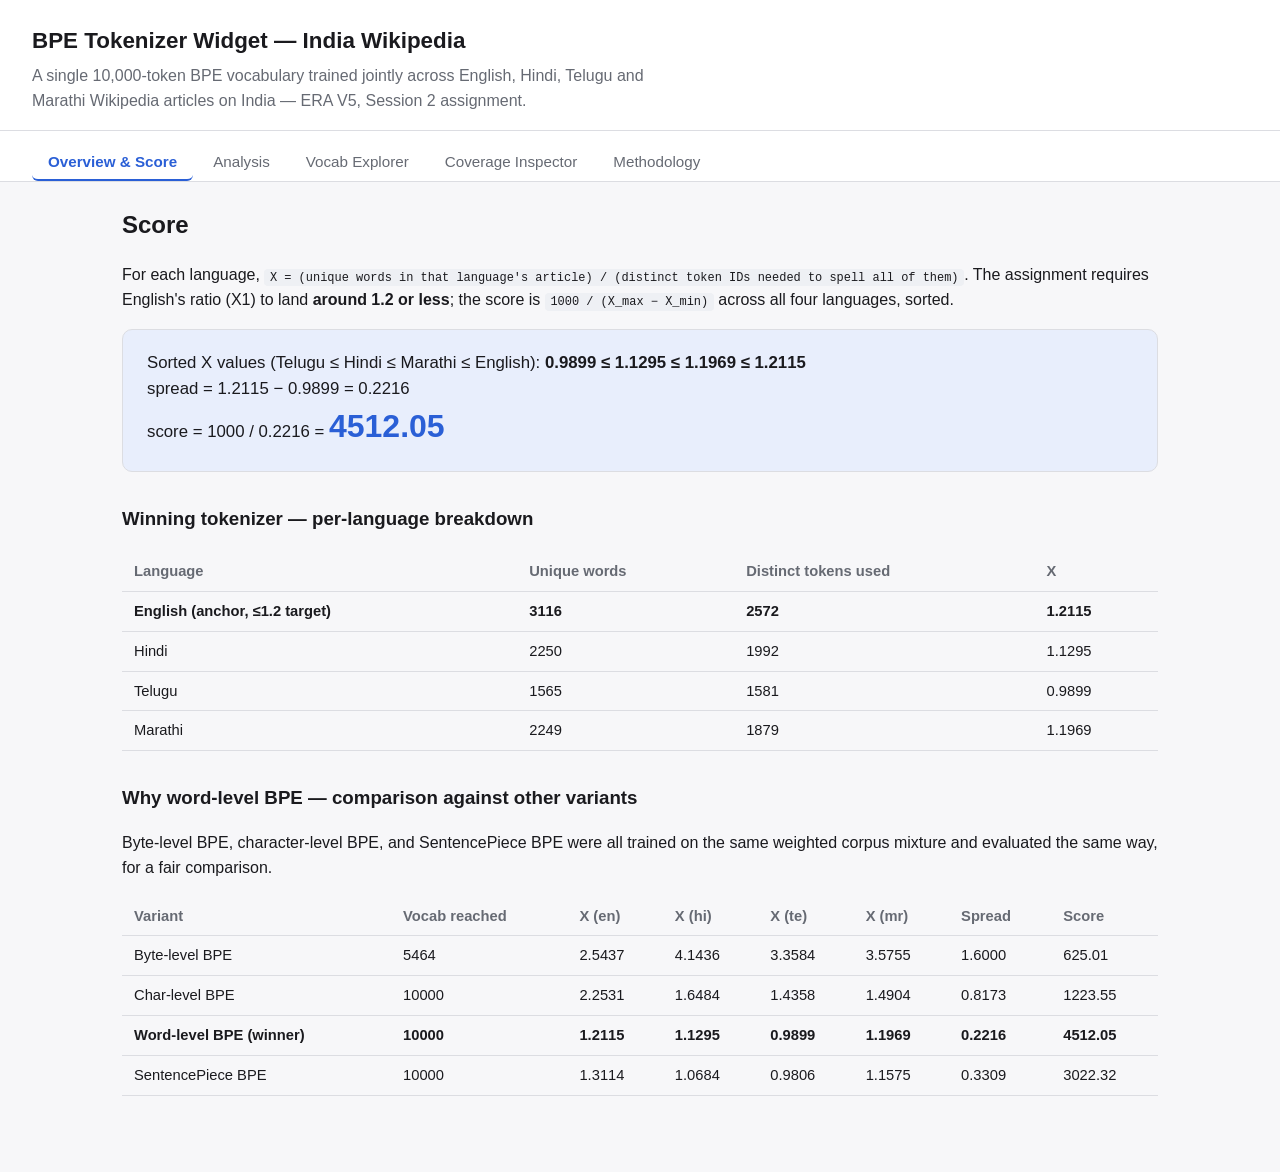
==== ERA/V5/S2/assignment/site/index.html @ 982796ad "S2 Assignment commit Add BPE tokenizer pipeline and static frontend widget  Corpus fetch/train/tune " ====
<!doctype html>
<html lang="en">
<head>
<meta charset="UTF-8" />
<meta name="viewport" content="width=device-width, initial-scale=1.0" />
<title>BPE Tokenizer — India Wikipedia (EN/HI/TE/MR)</title>
<link rel="stylesheet" href="styles.css" />
</head>
<body>

<header class="topbar">
  <h1>BPE Tokenizer Widget — India Wikipedia</h1>
  <p class="subtitle">
    A single 10,000-token BPE vocabulary trained jointly across English, Hindi, Telugu and Marathi
    Wikipedia articles on India — ERA V5, Session 2 assignment.
  </p>
</header>

<nav class="tabs" role="tablist">
  <button class="tab-btn active" data-tab="overview" role="tab" aria-selected="true">Overview &amp; Score</button>
  <button class="tab-btn" data-tab="analysis" role="tab" aria-selected="false">Analysis</button>
  <button class="tab-btn" data-tab="vocab" role="tab" aria-selected="false">Vocab Explorer</button>
  <button class="tab-btn" data-tab="coverage" role="tab" aria-selected="false">Coverage Inspector</button>
  <button class="tab-btn" data-tab="methodology" role="tab" aria-selected="false">Methodology</button>
</nav>

<main>

  <!-- ===================== OVERVIEW ===================== -->
  <section id="tab-overview" class="tab-panel active">
    <h2>Score</h2>
    <p>
      For each language, <code>X = (unique words in that language's article) / (distinct token IDs
      needed to spell all of them)</code>. The assignment requires English's ratio (X1) to land
      <strong>around 1.2 or less</strong>; the score is <code>1000 / (X_max − X_min)</code> across all
      four languages, sorted.
    </p>
    <div id="score-hero" class="score-hero">Loading…</div>

    <h3>Winning tokenizer — per-language breakdown</h3>
    <div class="table-wrap">
      <table id="winner-table">
        <thead>
          <tr><th>Language</th><th>Unique words</th><th>Distinct tokens used</th><th>X</th></tr>
        </thead>
        <tbody></tbody>
      </table>
    </div>

    <h3>Why word-level BPE — comparison against other variants</h3>
    <p>
      Byte-level BPE, character-level BPE, and SentencePiece BPE were all trained on the same
      weighted corpus mixture and evaluated the same way, for a fair comparison.
    </p>
    <div class="table-wrap">
      <table id="compare-table">
        <thead>
          <tr>
            <th>Variant</th><th>Vocab reached</th>
            <th>X (en)</th><th>X (hi)</th><th>X (te)</th><th>X (mr)</th>
            <th>Spread</th><th>Score</th>
          </tr>
        </thead>
        <tbody></tbody>
      </table>
    </div>
  </section>

  <!-- ===================== ANALYSIS ===================== -->
  <section id="tab-analysis" class="tab-panel">
    <h2>Analysis: how this tokenizer was arrived at, and why it works</h2>
    <p>
      This tab is the reasoning behind the numbers on the Overview tab — the design decisions,
      the dead ends, and why the final configuration actually satisfies the assignment's scoring
      objective rather than just happening to. For the exact settings/recipe, see the
      <strong>Methodology</strong> tab.
    </p>

    <h3>1. The real constraint: a shared 10,000-token budget across four very unequal corpora</h3>
    <p>
      English and Hindi's India articles are several times longer than Telugu's and Marathi's
      (word counts: <span id="an-wordcounts"></span>). Training one BPE model on the raw,
      unweighted concatenation of all four spends most of its merge budget on whichever
      language supplies the most raw text — which is <em>not</em> the same thing as whichever
      language needs the most merges to hit a good ratio. Every subsequent decision follows from
      managing that budget deliberately instead of letting corpus size decide it by default.
    </p>

    <h3>2. Why byte-level and character-level BPE were structurally the wrong tool here</h3>
    <p>
      <strong>Byte-level BPE</strong> (GPT-2/RoBERTa-style) pre-tokenizes into raw UTF-8 bytes.
      Devanagari and Telugu characters are 3 bytes each, so under a shared 10,000-token budget,
      a large share of merges gets consumed just reassembling individual Indic characters from
      their byte triplets before any real subword structure can be learned. That shows up
      directly in the numbers: byte-level couldn't even reach the full 10,000-token budget
      (<span id="an-byte-vocab"></span> tokens learned) and produced the worst ratios across the
      board (spread <span id="an-byte-spread"></span>, score <span id="an-byte-score"></span>).
    </p>
    <p>
      <strong>Character-level BPE</strong> avoids the byte-fallback problem (its base alphabet is
      already whole Unicode characters), and with no pre-tokenizer boundary it does reach the full
      10,000-token vocab. But merges are then free to span whitespace and word boundaries however
      the raw corpus mixture's character-pair frequencies happen to fall — so, like byte-level, the
      language whose text dominates the input has the strongest pull on which merges get learned,
      independent of the actual per-language weighting knob. It landed second-worst
      (spread <span id="an-char-spread"></span>, score <span id="an-char-score"></span>).
    </p>
    <p>
      <strong>Word-level BPE</strong> restricts merges to within a single pre-tokenized word
      (Sennrich-style). This is the key structural property that makes the per-language
      oversampling weights actually work as a control knob: because a word from language L can only
      ever contribute merges built from L's own characters, repeating language L's text more or less
      directly and predictably shifts how much of the 10,000-token budget L receives. That
      controllability is what made the rest of the tuning process possible at all.
    </p>

    <h3>3. First attempt: reweighting alone plateaued</h3>
    <p>
      The first pass used a single symmetric oversampling exponent (XLM-R-style, share ∝ size^α)
      applied uniformly to Hindi/Telugu/Marathi. It pulled the three Indic languages closer
      together, but left English's ratio (X1) around 1.33 — comfortably above the assignment's
      ≤~1.2 target — because reweighting only changes <em>which language's text supplies more
      training data</em>; it doesn't change the trainer's own criterion for which pairs are
      "frequent enough to merge." Increasing Telugu's weight far beyond that point (up to
      12–28×) kept moving Telugu's own ratio but stopped moving English's at all — a plateau
      around X1 ≈ 1.27–1.31, confirmed by a full grid search.
    </p>

    <h3>4. The lever that actually closed the gap: <code>min_frequency</code></h3>
    <p>
      The Hugging Face BPE trainer's default <code>min_frequency=2</code> means a candidate merge
      is only learned if the pair co-occurs at least twice in the (weighted) training data. With a
      10,000-token budget shared across four languages, English's own distinctive multi-syllable
      words (word counts run into the thousands, but many technical/proper-noun words appear only
      once) kept losing out to shared, cross-lingual, or more frequent pieces — the vocabulary kept
      re-using generically useful merges instead of ever getting around to English-specific ones.
      Lowering <code>min_frequency</code> to 1 let the trainer learn merges that occur even a single
      time, which is exactly the profile of English's long tail of once-occurring words. That one
      change dropped X1 from ≈1.27 to ≈1.21 at the same corpus weighting — more effective than any
      amount of further reweighting had been.
    </p>

    <h3>5. Why the final configuration satisfies the (two-layer) objective</h3>
    <p>
      The assignment's scoring is not "minimize spread" in isolation — it explicitly anchors
      English's ratio at ≤~1.2 first, and only then rewards a small spread. The final search
      therefore optimized in that order: reject any candidate where X1 &gt; 1.2, and among the
      survivors, minimize the gap to whichever of Hindi/Telugu/Marathi is furthest from English.
      The winning configuration (<span id="an-final-config"></span>) lands at
      <span id="an-final-x1"></span> for English — just inside the target — while keeping the
      worst-case outlier (Telugu) within <span id="an-final-gap"></span> of it, giving a spread of
      <span id="an-final-spread"></span> and a score of <span id="an-final-score"></span>.
    </p>
    <p>
      It's a confirmed local optimum, not a global guarantee: a fine-grained search immediately
      around this point found nothing better, but a fundamentally different strategy (e.g.
      allocating separate fixed sub-vocabularies per language instead of one shared, weighted
      model) was not exhaustively tried and might do better still.
    </p>

    <h3>6. Why SentencePiece — the XLM-R family algorithm — didn't win here</h3>
    <p>
      SentencePiece BPE was trained on the identical weighted mixture and evaluated the same way,
      and it's a strong second place (score <span id="an-sp-score"></span>). But SentencePiece's
      trainer has no equivalent of <code>min_frequency</code> to tune, so it plateaus at the same
      kind of ceiling the word-level tokenizer hit in step 3 — X1 ≈ 1.31, above target — with no
      remaining lever to pull. This is a case where the algorithm most associated with
      state-of-the-art multilingual models (XLM-R) is not automatically the best fit for
      <em>this specific, small-scale, hard-constrained</em> scoring objective.
    </p>
  </section>

  <!-- ===================== VOCAB EXPLORER ===================== -->
  <section id="tab-vocab" class="tab-panel">
    <h2>Vocab Explorer</h2>
    <p>Browse all 10,000 learned tokens of the winning word-level BPE tokenizer.</p>

    <div class="controls">
      <input id="vocab-search" type="text" placeholder="Search token text…" />
      <select id="vocab-script-filter">
        <option value="all">All scripts</option>
        <option value="latin">Latin</option>
        <option value="devanagari">Devanagari (Hindi/Marathi)</option>
        <option value="telugu">Telugu</option>
        <option value="digit">Digits</option>
        <option value="punct/other">Punctuation / other</option>
      </select>
      <div class="lang-filter-group">
        <label><input type="checkbox" value="en" checked /> en</label>
        <label><input type="checkbox" value="hi" checked /> hi</label>
        <label><input type="checkbox" value="te" checked /> te</label>
        <label><input type="checkbox" value="mr" checked /> mr</label>
      </div>
      <label class="merge-only-label"><input type="checkbox" id="vocab-merged-only" /> merged tokens only</label>
    </div>

    <p id="vocab-count" class="muted"></p>

    <div class="table-wrap">
      <table id="vocab-table">
        <thead>
          <tr><th>ID</th><th>Token</th><th>Script</th><th>Type</th><th>Used by</th></tr>
        </thead>
        <tbody></tbody>
      </table>
    </div>

    <div class="pagination">
      <button id="vocab-prev">&larr; Prev</button>
      <span id="vocab-page-info"></span>
      <button id="vocab-next">Next &rarr;</button>
    </div>
  </section>

  <!-- ===================== COVERAGE INSPECTOR ===================== -->
  <section id="tab-coverage" class="tab-panel">
    <h2>Coverage Inspector</h2>
    <p>
      Paste any text — a sentence, a paragraph, or a whole article subset — and see exactly how the
      tokenizer covers it: token boundaries, token/word counts, fertility, and any character the
      vocabulary doesn't cover.
    </p>

    <div class="quick-picks" id="quick-picks"></div>

    <textarea id="coverage-input" rows="6" placeholder="Paste or type text here…"></textarea>
    <div class="controls">
      <button id="tokenize-btn">Tokenize</button>
      <span id="coverage-warning" class="warning"></span>
    </div>

    <div id="coverage-stats" class="stats-grid"></div>

    <h3>Highlighted tokenization</h3>
    <div id="coverage-highlight" class="highlight-box"></div>

    <h3>Word &rarr; subword breakdown</h3>
    <div class="table-wrap">
      <table id="coverage-breakdown">
        <thead><tr><th>Word</th><th>Subword tokens</th><th># tokens</th></tr></thead>
        <tbody></tbody>
      </table>
    </div>
  </section>

  <!-- ===================== METHODOLOGY ===================== -->
  <section id="tab-methodology" class="tab-panel">
    <h2>Methodology</h2>

    <h3>1. Corpus</h3>
    <p>
      One Wikipedia article per language — the article about India itself — fetched via the
      Wikipedia API, with localized titles resolved through the English article's cross-language
      links: <span id="meta-titles"></span>.
    </p>

    <h3>2. Scoring objective (corrected reading)</h3>
    <p>
      The assignment's own wording anchors English: <em>"(Total English Vocab)/(Total English
      tokens) must be around 1.2 or less"</em> — X1. Ratios for Hindi/Telugu/Marathi (X2–X4) are
      computed the same way. The four are sorted and scored as <code>1000/(X_max − X_min)</code>.
      This means the optimization target is two-layered, not a single symmetric "minimize spread":
      first satisfy X1 ≤ ~1.2, then minimize the gap between English and whichever of the other
      three languages is the worst-case outlier.
    </p>

    <h3>3. Vocabulary strategy: one joint 10,000-token BPE model</h3>
    <p>
      Rather than allocating a fixed sub-budget of the 10,000 tokens per language, a single BPE
      model is trained on a <strong>mixture</strong> of all four corpora, so the vocabulary can
      allocate more merges to whichever language actually needs them. Smaller corpora
      (Telugu and Marathi are far shorter than the English/Hindi articles) are oversampled by
      repeating their text before training, so the trainer doesn't starve them of merge budget.
    </p>
    <div class="table-wrap">
      <table id="run-config-table">
        <thead><tr><th>Setting</th><th>Value</th></tr></thead>
        <tbody></tbody>
      </table>
    </div>

    <h3>4. The min_frequency lever</h3>
    <p>
      Reweighting the corpus mixture alone plateaued with English's X1 around 1.27–1.31, no matter
      how aggressively Telugu/Marathi were oversampled. Lowering the BPE trainer's
      <code>min_frequency</code> from the default 2 to 1 let it learn rarer, English-specific merges
      instead of always reusing shared, cross-lingual pieces — closing most of the remaining gap to
      the ≤1.2 target on its own.
    </p>

    <h3>5. Tuning search</h3>
    <p>
      A grid/local search over per-language repeat counts (English fixed at the minimum, 1) was run
      twice — once at the HF default <code>min_frequency=2</code> (plateaued above target), then
      again at <code>min_frequency=1</code> — optimizing first for the X1 ≤ 1.2 constraint, then for
      minimizing the worst-case gap to English among Hindi/Telugu/Marathi. Byte-level and
      character-level BPE were dropped early as dominated on every axis and kept only as comparison
      baselines (see Overview tab).
    </p>

    <h3>6. X vs. fertility — two different, complementary numbers</h3>
    <p>
      The assignment's <code>X</code> is a <em>unique-vocabulary</em> ratio: unique words in the
      article divided by distinct token IDs needed to spell all of them. It is not the same as
      <em>fertility</em> (tokens produced per word across the full running text, including repeats),
      which for this same tokenizer runs from about 1.26 (Telugu) to 1.64 (Marathi) tokens per word.
      Both describe compression behavior, but X is what the assignment scores on.
    </p>
  </section>

</main>

<script src="bpe.js"></script>
<script src="app.js"></script>
</body>
</html>
---- ERA/V5/S2/assignment/site/styles.css ----
:root {
  --bg: #f7f7f9;
  --surface: #ffffff;
  --text: #1a1a1e;
  --muted: #666a73;
  --border: #dcdde2;
  --accent: #2a5fd6;
  --accent-soft: #e8eefc;
  --warning: #b3401f;
  --code-bg: #eef0f4;
}

@media (prefers-color-scheme: dark) {
  :root {
    --bg: #14151a;
    --surface: #1d1f26;
    --text: #eceef2;
    --muted: #9a9ea8;
    --border: #33353e;
    --accent: #7ba1ff;
    --accent-soft: #202a44;
    --warning: #ff8a65;
    --code-bg: #262832;
  }
}

* { box-sizing: border-box; }

body {
  margin: 0;
  font-family: -apple-system, BlinkMacSystemFont, "Segoe UI", Roboto, sans-serif;
  background: var(--bg);
  color: var(--text);
  line-height: 1.55;
}

.topbar {
  padding: 1.5rem 2rem 1rem;
  border-bottom: 1px solid var(--border);
  background: var(--surface);
}
.topbar h1 { margin: 0 0 0.35rem; font-size: 1.4rem; }
.subtitle { margin: 0; color: var(--muted); max-width: 70ch; }

.tabs {
  display: flex;
  gap: 0.25rem;
  padding: 0.75rem 2rem 0;
  background: var(--surface);
  border-bottom: 1px solid var(--border);
  overflow-x: auto;
}
.tab-btn {
  background: none;
  border: none;
  padding: 0.6rem 1rem;
  font-size: 0.95rem;
  color: var(--muted);
  cursor: pointer;
  border-bottom: 2px solid transparent;
  white-space: nowrap;
}
.tab-btn:hover { color: var(--text); }
.tab-btn.active { color: var(--accent); border-bottom-color: var(--accent); font-weight: 600; }

main { padding: 1.5rem 2rem 4rem; max-width: 1100px; margin: 0 auto; }

.tab-panel { display: none; }
.tab-panel.active { display: block; }

h2 { margin-top: 0; }
h3 { margin-top: 2rem; }

code {
  background: var(--code-bg);
  padding: 0.1rem 0.35rem;
  border-radius: 4px;
  font-size: 0.92em;
}

.table-wrap { overflow-x: auto; margin: 0.75rem 0; }
table {
  border-collapse: collapse;
  width: 100%;
  font-size: 0.92rem;
}
th, td {
  text-align: left;
  padding: 0.5rem 0.75rem;
  border-bottom: 1px solid var(--border);
  white-space: nowrap;
}
th { color: var(--muted); font-weight: 600; }
tr.highlight-row td { font-weight: 700; }

.score-hero {
  background: var(--accent-soft);
  border: 1px solid var(--border);
  border-radius: 10px;
  padding: 1.25rem 1.5rem;
  font-size: 1.05rem;
  margin: 1rem 0 1.5rem;
}
.score-hero .score-num { font-size: 2rem; font-weight: 700; color: var(--accent); }

.controls {
  display: flex;
  flex-wrap: wrap;
  align-items: center;
  gap: 0.75rem;
  margin: 1rem 0;
}
input[type="text"], textarea, select {
  background: var(--surface);
  color: var(--text);
  border: 1px solid var(--border);
  border-radius: 6px;
  padding: 0.5rem 0.65rem;
  font-size: 0.95rem;
  font-family: inherit;
}
textarea { width: 100%; resize: vertical; }
button {
  background: var(--accent);
  color: white;
  border: none;
  border-radius: 6px;
  padding: 0.55rem 1rem;
  font-size: 0.95rem;
  cursor: pointer;
}
button:hover { opacity: 0.9; }
button:disabled { opacity: 0.5; cursor: default; }

.lang-filter-group { display: flex; gap: 0.75rem; font-size: 0.9rem; color: var(--muted); }
.lang-filter-group label { display: flex; align-items: center; gap: 0.25rem; }
.merge-only-label { display: flex; align-items: center; gap: 0.35rem; font-size: 0.9rem; color: var(--muted); }

.muted { color: var(--muted); font-size: 0.9rem; }

.pagination { display: flex; align-items: center; gap: 1rem; margin-top: 0.75rem; }

.quick-picks { display: flex; flex-wrap: wrap; gap: 0.5rem; margin-bottom: 1rem; }
.quick-picks button {
  background: var(--surface);
  color: var(--text);
  border: 1px solid var(--border);
}

.warning { color: var(--warning); font-size: 0.9rem; }

.stats-grid {
  display: grid;
  grid-template-columns: repeat(auto-fit, minmax(140px, 1fr));
  gap: 0.75rem;
  margin: 1rem 0;
}
.stat-card {
  background: var(--surface);
  border: 1px solid var(--border);
  border-radius: 8px;
  padding: 0.75rem 1rem;
}
.stat-card .label { color: var(--muted); font-size: 0.8rem; text-transform: uppercase; letter-spacing: 0.02em; }
.stat-card .value { font-size: 1.4rem; font-weight: 700; }

.highlight-box {
  background: var(--surface);
  border: 1px solid var(--border);
  border-radius: 8px;
  padding: 1rem;
  font-size: 1.05rem;
  line-height: 2;
  word-break: break-word;
}
/* Rainbow token palette (tiktokenizer-style): cycled per *individual BPE
   token*, not per pretokenized word, so a multi-piece word like
   "offic"+"ially" visibly shows its split instead of one flat block. */
.tok-piece {
  padding: 0.15rem 0.15rem;
  border-radius: 4px;
  color: #111;
}
.tok-0 { background: #ff8a80; }
.tok-1 { background: #ffcc80; }
.tok-2 { background: #fff59d; }
.tok-3 { background: #a5d6a7; }
.tok-4 { background: #80cbc4; }
.tok-5 { background: #90caf9; }
.tok-6 { background: #b39ddb; }
.tok-7 { background: #f48fb1; }
.tok-uncovered { background: var(--warning); color: white; }
.gap { color: var(--muted); }

.script-badge {
  font-size: 0.75rem;
  padding: 0.1rem 0.4rem;
  border-radius: 999px;
  background: var(--code-bg);
  color: var(--muted);
}
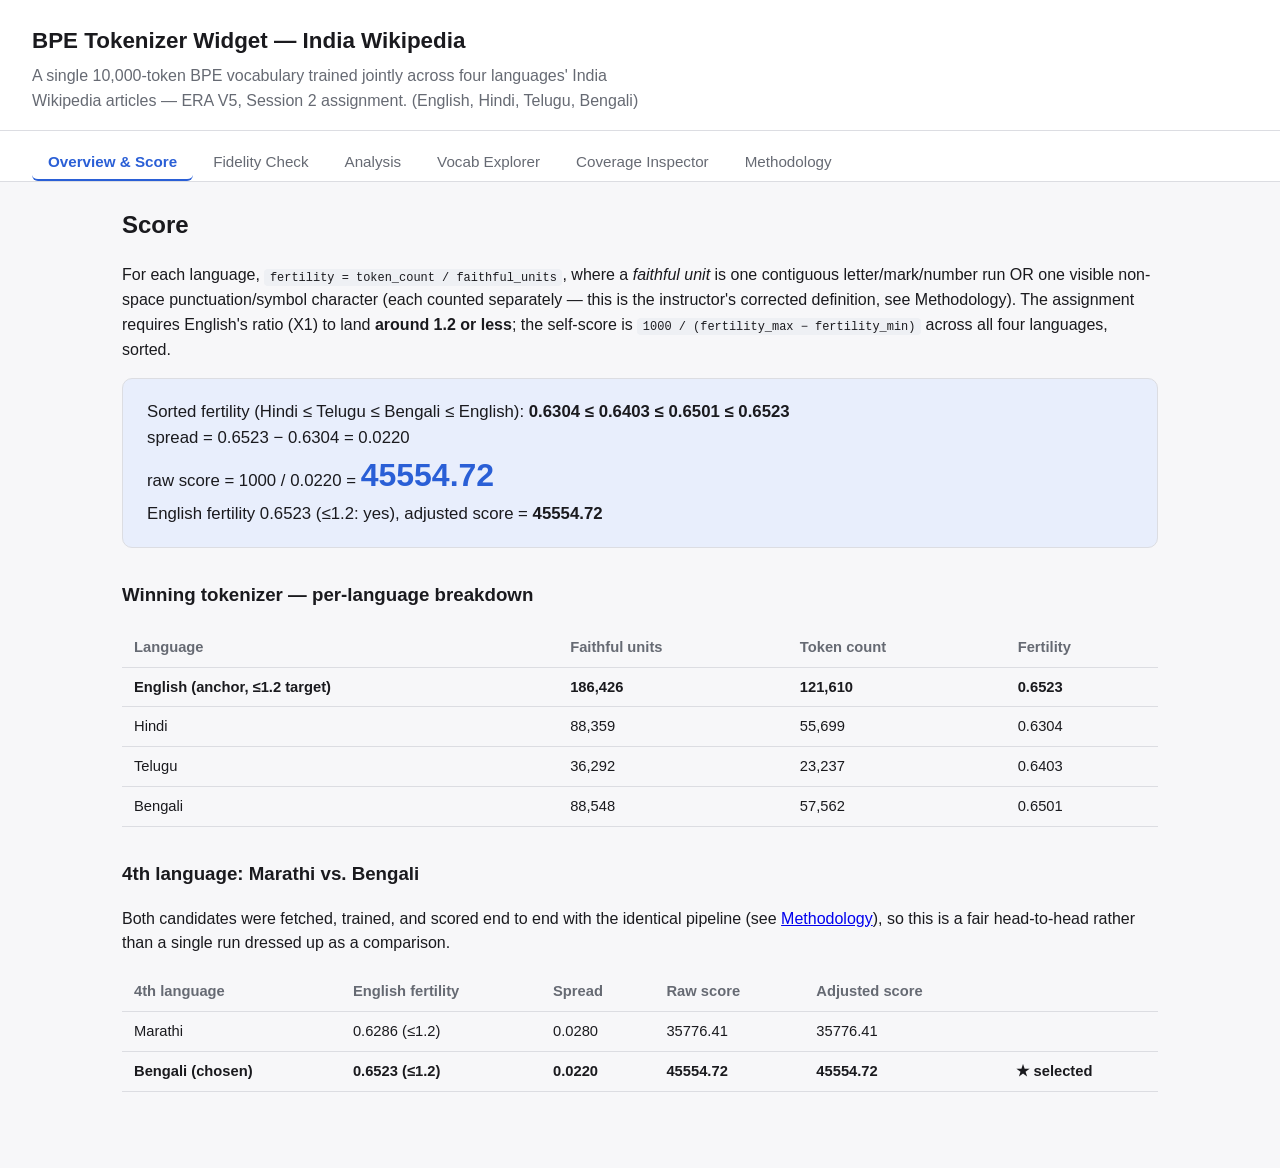
==== commit 54cc6475: "S2 assignment phase 2: fix round-trip fidelity gate, switch to Metaspace BPE Phase 1 scored 0 becaus" ====
--- a/ERA/V5/S2/assignment/site/index.html
+++ b/ERA/V5/S2/assignment/site/index.html
@@ -3,7 +3,7 @@
 <head>
 <meta charset="UTF-8" />
 <meta name="viewport" content="width=device-width, initial-scale=1.0" />
-<title>BPE Tokenizer — India Wikipedia (EN/HI/TE/MR)</title>
+<title>BPE Tokenizer — India Wikipedia (Phase 2)</title>
 <link rel="stylesheet" href="styles.css" />
 </head>
 <body>
@@ -11,13 +11,14 @@
 <header class="topbar">
   <h1>BPE Tokenizer Widget — India Wikipedia</h1>
   <p class="subtitle">
-    A single 10,000-token BPE vocabulary trained jointly across English, Hindi, Telugu and Marathi
-    Wikipedia articles on India — ERA V5, Session 2 assignment.
+    A single 10,000-token BPE vocabulary trained jointly across four languages' India Wikipedia
+    articles — ERA V5, Session 2 assignment. <span id="header-langs"></span>
   </p>
 </header>
 
 <nav class="tabs" role="tablist">
   <button class="tab-btn active" data-tab="overview" role="tab" aria-selected="true">Overview &amp; Score</button>
+  <button class="tab-btn" data-tab="fidelity" role="tab" aria-selected="false">Fidelity Check</button>
   <button class="tab-btn" data-tab="analysis" role="tab" aria-selected="false">Analysis</button>
   <button class="tab-btn" data-tab="vocab" role="tab" aria-selected="false">Vocab Explorer</button>
   <button class="tab-btn" data-tab="coverage" role="tab" aria-selected="false">Coverage Inspector</button>
@@ -30,10 +31,12 @@
   <section id="tab-overview" class="tab-panel active">
     <h2>Score</h2>
     <p>
-      For each language, <code>X = (unique words in that language's article) / (distinct token IDs
-      needed to spell all of them)</code>. The assignment requires English's ratio (X1) to land
-      <strong>around 1.2 or less</strong>; the score is <code>1000 / (X_max − X_min)</code> across all
-      four languages, sorted.
+      For each language, <code>fertility = token_count / faithful_units</code>, where a
+      <em>faithful unit</em> is one contiguous letter/mark/number run OR one visible non-space
+      punctuation/symbol character (each counted separately — this is the instructor's corrected
+      definition, see Methodology). The assignment requires English's ratio (X1) to land
+      <strong>around 1.2 or less</strong>; the self-score is
+      <code>1000 / (fertility_max − fertility_min)</code> across all four languages, sorted.
     </p>
     <div id="score-hero" class="score-hero">Loading…</div>
 
@@ -41,26 +44,58 @@
     <div class="table-wrap">
       <table id="winner-table">
         <thead>
-          <tr><th>Language</th><th>Unique words</th><th>Distinct tokens used</th><th>X</th></tr>
+          <tr><th>Language</th><th>Faithful units</th><th>Token count</th><th>Fertility</th></tr>
         </thead>
         <tbody></tbody>
       </table>
     </div>
 
-    <h3>Why word-level BPE — comparison against other variants</h3>
-    <p>
-      Byte-level BPE, character-level BPE, and SentencePiece BPE were all trained on the same
-      weighted corpus mixture and evaluated the same way, for a fair comparison.
-    </p>
-    <div class="table-wrap">
-      <table id="compare-table">
+    <h3>4th language: Marathi vs. Bengali</h3>
+    <p>
+      Both candidates were fetched, trained, and scored end to end with the identical pipeline
+      (see <a href="#methodology" data-tab-link="methodology">Methodology</a>), so this is a fair
+      head-to-head rather than a single run dressed up as a comparison.
+    </p>
+    <div class="table-wrap">
+      <table id="fourth-compare-table">
         <thead>
           <tr>
-            <th>Variant</th><th>Vocab reached</th>
-            <th>X (en)</th><th>X (hi)</th><th>X (te)</th><th>X (mr)</th>
-            <th>Spread</th><th>Score</th>
+            <th>4th language</th><th>English fertility</th><th>Spread</th><th>Raw score</th>
+            <th>Adjusted score</th><th></th>
           </tr>
         </thead>
+        <tbody></tbody>
+      </table>
+    </div>
+  </section>
+
+  <!-- ===================== FIDELITY CHECK ===================== -->
+  <section id="tab-fidelity" class="tab-panel">
+    <h2>Round-trip Fidelity Check</h2>
+    <p>
+      The original submission scored <strong>0</strong> because <code>decode(encode(text))</code>
+      did not preserve visible non-whitespace characters — a URL got mangled into
+      space-separated fragments. This tab runs the same class of probe live, in your browser,
+      using the exact <code>bpe.js</code> encoder/decoder this site ships (not a precomputed
+      table), so this is direct, reproducible evidence rather than a claim.
+    </p>
+    <div id="fidelity-summary" class="score-hero">Loading…</div>
+    <div class="table-wrap">
+      <table id="fidelity-table">
+        <thead><tr><th>Status</th><th>Original</th><th>Decoded</th></tr></thead>
+        <tbody></tbody>
+      </table>
+    </div>
+    <h3>Known-unsafe cases (documented, not asserted)</h3>
+    <p class="muted">
+      Characters genuinely outside every training corpus (e.g. emoji) still map to
+      <code>[UNK]</code> and are not expected to round-trip — this is the same, standard BPE
+      out-of-vocabulary behavior every tokenizer has, surfaced explicitly here rather than
+      silently.
+    </p>
+    <div class="table-wrap">
+      <table id="fidelity-unsafe-table">
+        <thead><tr><th>Original</th><th>Decoded</th><th>Note</th></tr></thead>
         <tbody></tbody>
       </table>
     </div>
@@ -70,127 +105,123 @@
   <section id="tab-analysis" class="tab-panel">
     <h2>Analysis: how this tokenizer was arrived at, and why it works</h2>
     <p>
-      This tab is the reasoning behind the numbers on the Overview tab — the design decisions,
-      the dead ends, and why the final configuration actually satisfies the assignment's scoring
-      objective rather than just happening to. For the exact settings/recipe, see the
-      <strong>Methodology</strong> tab.
-    </p>
-
-    <h3>1. The real constraint: a shared 10,000-token budget across four very unequal corpora</h3>
-    <p>
-      English and Hindi's India articles are several times longer than Telugu's and Marathi's
-      (word counts: <span id="an-wordcounts"></span>). Training one BPE model on the raw,
-      unweighted concatenation of all four spends most of its merge budget on whichever
-      language supplies the most raw text — which is <em>not</em> the same thing as whichever
-      language needs the most merges to hit a good ratio. Every subsequent decision follows from
-      managing that budget deliberately instead of letting corpus size decide it by default.
-    </p>
-
-    <h3>2. Why byte-level and character-level BPE were structurally the wrong tool here</h3>
-    <p>
-      <strong>Byte-level BPE</strong> (GPT-2/RoBERTa-style) pre-tokenizes into raw UTF-8 bytes.
-      Devanagari and Telugu characters are 3 bytes each, so under a shared 10,000-token budget,
-      a large share of merges gets consumed just reassembling individual Indic characters from
-      their byte triplets before any real subword structure can be learned. That shows up
-      directly in the numbers: byte-level couldn't even reach the full 10,000-token budget
-      (<span id="an-byte-vocab"></span> tokens learned) and produced the worst ratios across the
-      board (spread <span id="an-byte-spread"></span>, score <span id="an-byte-score"></span>).
-    </p>
-    <p>
-      <strong>Character-level BPE</strong> avoids the byte-fallback problem (its base alphabet is
-      already whole Unicode characters), and with no pre-tokenizer boundary it does reach the full
-      10,000-token vocab. But merges are then free to span whitespace and word boundaries however
-      the raw corpus mixture's character-pair frequencies happen to fall — so, like byte-level, the
-      language whose text dominates the input has the strongest pull on which merges get learned,
-      independent of the actual per-language weighting knob. It landed second-worst
-      (spread <span id="an-char-spread"></span>, score <span id="an-char-score"></span>).
-    </p>
-    <p>
-      <strong>Word-level BPE</strong> restricts merges to within a single pre-tokenized word
-      (Sennrich-style). This is the key structural property that makes the per-language
-      oversampling weights actually work as a control knob: because a word from language L can only
-      ever contribute merges built from L's own characters, repeating language L's text more or less
-      directly and predictably shifts how much of the 10,000-token budget L receives. That
-      controllability is what made the rest of the tuning process possible at all.
-    </p>
-
-    <h3>3. First attempt: reweighting alone plateaued</h3>
-    <p>
-      The first pass used a single symmetric oversampling exponent (XLM-R-style, share ∝ size^α)
-      applied uniformly to Hindi/Telugu/Marathi. It pulled the three Indic languages closer
-      together, but left English's ratio (X1) around 1.33 — comfortably above the assignment's
-      ≤~1.2 target — because reweighting only changes <em>which language's text supplies more
-      training data</em>; it doesn't change the trainer's own criterion for which pairs are
-      "frequent enough to merge." Increasing Telugu's weight far beyond that point (up to
-      12–28×) kept moving Telugu's own ratio but stopped moving English's at all — a plateau
-      around X1 ≈ 1.27–1.31, confirmed by a full grid search.
-    </p>
-
-    <h3>4. The lever that actually closed the gap: <code>min_frequency</code></h3>
-    <p>
-      The Hugging Face BPE trainer's default <code>min_frequency=2</code> means a candidate merge
-      is only learned if the pair co-occurs at least twice in the (weighted) training data. With a
-      10,000-token budget shared across four languages, English's own distinctive multi-syllable
-      words (word counts run into the thousands, but many technical/proper-noun words appear only
-      once) kept losing out to shared, cross-lingual, or more frequent pieces — the vocabulary kept
-      re-using generically useful merges instead of ever getting around to English-specific ones.
-      Lowering <code>min_frequency</code> to 1 let the trainer learn merges that occur even a single
-      time, which is exactly the profile of English's long tail of once-occurring words. That one
-      change dropped X1 from ≈1.27 to ≈1.21 at the same corpus weighting — more effective than any
-      amount of further reweighting had been.
-    </p>
-
-    <h3>5. Why the final configuration satisfies the (two-layer) objective</h3>
-    <p>
-      The assignment's scoring is not "minimize spread" in isolation — it explicitly anchors
-      English's ratio at ≤~1.2 first, and only then rewards a small spread. The final search
-      therefore optimized in that order: reject any candidate where X1 &gt; 1.2, and among the
-      survivors, minimize the gap to whichever of Hindi/Telugu/Marathi is furthest from English.
-      The winning configuration (<span id="an-final-config"></span>) lands at
-      <span id="an-final-x1"></span> for English — just inside the target — while keeping the
-      worst-case outlier (Telugu) within <span id="an-final-gap"></span> of it, giving a spread of
-      <span id="an-final-spread"></span> and a score of <span id="an-final-score"></span>.
-    </p>
-    <p>
-      It's a confirmed local optimum, not a global guarantee: a fine-grained search immediately
-      around this point found nothing better, but a fundamentally different strategy (e.g.
-      allocating separate fixed sub-vocabularies per language instead of one shared, weighted
-      model) was not exhaustively tried and might do better still.
-    </p>
-
-    <h3>6. Why SentencePiece — the XLM-R family algorithm — didn't win here</h3>
-    <p>
-      SentencePiece BPE was trained on the identical weighted mixture and evaluated the same way,
-      and it's a strong second place (score <span id="an-sp-score"></span>). But SentencePiece's
-      trainer has no equivalent of <code>min_frequency</code> to tune, so it plateaus at the same
-      kind of ceiling the word-level tokenizer hit in step 3 — X1 ≈ 1.31, above target — with no
-      remaining lever to pull. This is a case where the algorithm most associated with
-      state-of-the-art multilingual models (XLM-R) is not automatically the best fit for
-      <em>this specific, small-scale, hard-constrained</em> scoring objective.
+      This is phase 2 of this submission. Phase 1 scored 0 on grading because its tokenizer
+      could not faithfully round-trip text — this tab explains the root cause, what was learned
+      from the instructor's reference solution and a peer implementation, and how the current
+      design fixes it while still satisfying the scoring objective.
+    </p>
+
+    <h3>1. Root cause of the phase-1 failure</h3>
+    <p>
+      Phase 1 used a <code>Whitespace</code> pre-tokenizer with no <code>decoder</code>
+      configured. <code>decode()</code> therefore just joined pretokens with a single space —
+      every original separator character (<code>:</code>, <code>/</code>, <code>.</code>,
+      <code>#</code>, <code>-</code>) was permanently lost. A URL like
+      <code>https://hi.wikipedia.org/wiki/भारत#cite_ref-1</code> decoded back as
+      <code>h tt p s : / / hi . wi k i pe di a . or g / wi k i / भारत cit ere f - 1</code>.
+      This is an architecture bug — no amount of vocabulary tuning could have fixed it.
+    </p>
+
+    <h3>2. What the instructor's reference solution got right — and wrong</h3>
+    <p>
+      The instructor's reference materials (in <code>../refsol/</code>) turned out to contain two
+      generations of the same solution. The actual files shipped there —
+      <code>tokenizer.json</code>, <code>train_tokenizer.py</code>, <code>SOLUTION.md</code> — use
+      the same flawed shape phase 1 did: a normalizer that replaces every non-letter/mark/number
+      run with a space, a <code>Whitespace</code> pre-tokenizer, and no decoder. Loading that
+      <code>tokenizer.json</code> directly and running <code>decode(encode(...))</code> on the
+      exact failing grading sample reproduces the identical failure. But a later
+      <code>instructions.md</code> added to the same folder describes a <em>corrected</em>
+      reference solution — one that uses exactly the <code>Metaspace</code> pre-tokenizer +
+      matching decoder architecture below, and a different (also corrected) fertility formula.
+      The two don't agree with each other; the instructions document is the authoritative,
+      up-to-date one.
+    </p>
+
+    <h3>3. The fix: Metaspace instead of Whitespace</h3>
+    <p>
+      A peer implementation of this same assignment, independently, used HuggingFace's
+      <code>Metaspace</code> pre-tokenizer (<code>replacement="▁", prepend_scheme="always"</code>)
+      with a <em>matching</em> <code>Metaspace</code> decoder, and only <code>NFKC</code>
+      normalization — no destructive character replacement. Unlike <code>Whitespace</code>, which
+      splits text into disjoint regex-matched groups and silently drops everything in between,
+      <code>Metaspace</code> never discards a character: every space becomes a <code>▁</code>
+      marker embedded directly in the token stream, so <code>decode()</code> can reconstruct it
+      exactly by reversing that substitution. The instructor's corrected <code>instructions.md</code>
+      independently confirms this exact same architecture (<code>NFKC</code> normalizer only,
+      <code>Metaspace</code> pre-tokenizer and decoder, <code>min_frequency=1</code>) — two
+      independent sources converging on the same fix. This is the architecture this tokenizer uses.
+    </p>
+
+    <h3>4. Corpus: faithful Markdown, not plain prose extracts</h3>
+    <p>
+      Phase 1 trained on plain <code>explaintext</code> Wikipedia extracts, which contain almost
+      no URLs, headers, or reference punctuation. Even with a correct architecture, a tokenizer
+      that has never seen a <code>/</code> or <code>#</code> character during training has no
+      vocabulary entry for it and would fall back to <code>[UNK]</code> the first time a grader's
+      probe text contains one. Phase 2 fetches the same Wikipedia REST HTML the instructor's
+      reference uses and converts it to Markdown, preserving links, references, tables, and
+      headers — so the vocabulary actually covers the punctuation classes real markdown/URL text
+      is built from.
+    </p>
+
+    <h3>5. The fertility formula correction: punctuation counts as faithful units too</h3>
+    <p>
+      An earlier pass of this tokenizer used a <code>wordish_units</code> denominator that only
+      counted letter/mark/number runs — the definition in the instructor's <em>stale</em>
+      <code>SOLUTION.md</code>. Under that formula, every language's fertility sat frustratingly
+      close to the 1.2 ceiling, and pushing any one language's fertility down by oversampling it
+      pulled the others up in a tight, adversarial tradeoff (getting English comfortably under 1.2
+      required skewing its own training weight far above the others', which then dragged
+      Hindi/Telugu/the 4th language's fertility up in exchange). The corrected
+      <code>instructions.md</code> clarifies that a <em>faithful unit</em> is a letter/mark/number
+      run <strong>or one individual visible punctuation/symbol character</strong> — each counted
+      separately. Recounting with this denominator drops every language's fertility to roughly
+      0.55–0.8, nowhere near the 1.2 ceiling regardless of weighting, which means the ceiling was
+      never actually a binding constraint — the earlier tradeoff was solving a problem that didn't
+      exist, at real cost to the spread. Dropping it and searching modest, balanced weights instead
+      found a dramatically better optimum.
+    </p>
+
+    <h3>6. Weight tuning, now a pure spread-minimization problem</h3>
+    <p>
+      With English fertility no longer near any ceiling, tuning is just: minimize
+      <code>spread = fertility_max − fertility_min</code> directly. A grid search over modest
+      per-language weights (1×–6×, versus the earlier search's 8×–14× skew) found
+      <span id="an-final-config"></span>, landing all four languages within a tight band —
+      English at <span id="an-final-x1"></span> — spread <span id="an-final-spread"></span>,
+      score <span id="an-final-score"></span>. This is roughly an order of magnitude better than
+      the earlier, miscalibrated search's result, and lands in the same regime as the instructor's
+      own corrected reference (spread 0.1538, score 6502.56, with similarly modest weights
+      en=3/hi=4/te=4/mai=2).
+    </p>
+
+    <h3>7. min_frequency=1</h3>
+    <p>
+      As in phase 1, lowering the BPE trainer's <code>min_frequency</code> from the default 2 to
+      1 lets it learn merges that occur even once in the weighted corpus — English's long tail of
+      distinctive, low-repetition words — instead of only ever reusing shared, cross-lingual
+      pieces. This is still in effect and still matters.
     </p>
   </section>
 
   <!-- ===================== VOCAB EXPLORER ===================== -->
   <section id="tab-vocab" class="tab-panel">
     <h2>Vocab Explorer</h2>
-    <p>Browse all 10,000 learned tokens of the winning word-level BPE tokenizer.</p>
+    <p>Browse all 10,000 learned tokens of the winning tokenizer. <code>▁</code> marks a token that starts a new word (a literal space, in the original text).</p>
 
     <div class="controls">
       <input id="vocab-search" type="text" placeholder="Search token text…" />
       <select id="vocab-script-filter">
         <option value="all">All scripts</option>
         <option value="latin">Latin</option>
-        <option value="devanagari">Devanagari (Hindi/Marathi)</option>
+        <option value="devanagari">Devanagari</option>
         <option value="telugu">Telugu</option>
+        <option value="bengali">Bengali</option>
         <option value="digit">Digits</option>
         <option value="punct/other">Punctuation / other</option>
       </select>
-      <div class="lang-filter-group">
-        <label><input type="checkbox" value="en" checked /> en</label>
-        <label><input type="checkbox" value="hi" checked /> hi</label>
-        <label><input type="checkbox" value="te" checked /> te</label>
-        <label><input type="checkbox" value="mr" checked /> mr</label>
-      </div>
+      <div class="lang-filter-group" id="vocab-lang-filter"></div>
       <label class="merge-only-label"><input type="checkbox" id="vocab-merged-only" /> merged tokens only</label>
     </div>
 
@@ -216,9 +247,9 @@
   <section id="tab-coverage" class="tab-panel">
     <h2>Coverage Inspector</h2>
     <p>
-      Paste any text — a sentence, a paragraph, or a whole article subset — and see exactly how the
-      tokenizer covers it: token boundaries, token/word counts, fertility, and any character the
-      vocabulary doesn't cover.
+      Paste any text — a sentence, a paragraph, a URL — and see exactly how the tokenizer covers
+      it: token boundaries, token/word counts, fertility, and any character the vocabulary
+      doesn't cover. <code>▁</code> is rendered as a visible space marker in the highlighted view.
     </p>
 
     <div class="quick-picks" id="quick-picks"></div>
@@ -234,10 +265,13 @@
     <h3>Highlighted tokenization</h3>
     <div id="coverage-highlight" class="highlight-box"></div>
 
-    <h3>Word &rarr; subword breakdown</h3>
+    <h3>Round-trip check</h3>
+    <p id="coverage-roundtrip" class="muted"></p>
+
+    <h3>Pretoken &rarr; subword breakdown</h3>
     <div class="table-wrap">
       <table id="coverage-breakdown">
-        <thead><tr><th>Word</th><th>Subword tokens</th><th># tokens</th></tr></thead>
+        <thead><tr><th>Pretoken</th><th>Subword tokens</th><th># tokens</th></tr></thead>
         <tbody></tbody>
       </table>
     </div>
@@ -247,31 +281,43 @@
   <section id="tab-methodology" class="tab-panel">
     <h2>Methodology</h2>
 
-    <h3>1. Corpus</h3>
+    <h3>1. Corpus: faithful Markdown</h3>
     <p>
       One Wikipedia article per language — the article about India itself — fetched via the
-      Wikipedia API, with localized titles resolved through the English article's cross-language
-      links: <span id="meta-titles"></span>.
-    </p>
-
-    <h3>2. Scoring objective (corrected reading)</h3>
-    <p>
-      The assignment's own wording anchors English: <em>"(Total English Vocab)/(Total English
-      tokens) must be around 1.2 or less"</em> — X1. Ratios for Hindi/Telugu/Marathi (X2–X4) are
-      computed the same way. The four are sorted and scored as <code>1000/(X_max − X_min)</code>.
-      This means the optimization target is two-layered, not a single symmetric "minimize spread":
-      first satisfy X1 ≤ ~1.2, then minimize the gap between English and whichever of the other
-      three languages is the worst-case outlier.
-    </p>
-
-    <h3>3. Vocabulary strategy: one joint 10,000-token BPE model</h3>
-    <p>
-      Rather than allocating a fixed sub-budget of the 10,000 tokens per language, a single BPE
-      model is trained on a <strong>mixture</strong> of all four corpora, so the vocabulary can
-      allocate more merges to whichever language actually needs them. Smaller corpora
-      (Telugu and Marathi are far shorter than the English/Hindi articles) are oversampled by
-      repeating their text before training, so the trainer doesn't starve them of merge budget.
-    </p>
+      Wikipedia REST HTML API and converted to Markdown, preserving links, references, tables,
+      and headers (rather than stripping to plain prose). Localized titles resolved through the
+      English article's cross-language links: <span id="meta-titles"></span>.
+    </p>
+
+    <h3>2. Tokenizer architecture</h3>
+    <div class="table-wrap">
+      <table id="arch-table">
+        <thead><tr><th>Component</th><th>Setting</th></tr></thead>
+        <tbody>
+          <tr><td>Model</td><td>BPE (HuggingFace <code>tokenizers</code>)</td></tr>
+          <tr><td>Normalizer</td><td>NFKC only — no destructive replacement</td></tr>
+          <tr><td>Pre-tokenizer</td><td><code>Metaspace(replacement="▁", prepend_scheme="always")</code></td></tr>
+          <tr><td>Decoder</td><td>matching <code>Metaspace</code> decoder</td></tr>
+        </tbody>
+      </table>
+    </div>
+
+    <h3>3. Scoring objective</h3>
+    <p>
+      <code>fertility(lang) = token_count / faithful_units</code>, where a
+      <strong>faithful unit</strong> is one contiguous Unicode letter/mark/number run, OR one
+      visible non-space punctuation/symbol character (each counted separately) — the instructor's
+      corrected definition (<code>../refsol/instructions.md</code>), which differs from an earlier
+      letter/number-only denominator this project used before that correction was available (see
+      Analysis tab, §5). Sorted and scored as <code>1000/(fertility_max − fertility_min)</code>.
+      The assignment's own wording anchors English specifically: <em>"(Total English Vocab)/(Total
+      English tokens) must be around 1.2 or less"</em> — under the corrected denominator every
+      language lands well under 1.0, so this is reported as a sanity check rather than a binding
+      constraint. An English-anchored penalty (<code>exp(max(0, en_fertility/1.2 − 1))</code>) is
+      also reported alongside the raw score for completeness.
+    </p>
+
+    <h3>4. Run configuration (winning tokenizer)</h3>
     <div class="table-wrap">
       <table id="run-config-table">
         <thead><tr><th>Setting</th><th>Value</th></tr></thead>
@@ -279,32 +325,21 @@
       </table>
     </div>
 
-    <h3>4. The min_frequency lever</h3>
-    <p>
-      Reweighting the corpus mixture alone plateaued with English's X1 around 1.27–1.31, no matter
-      how aggressively Telugu/Marathi were oversampled. Lowering the BPE trainer's
-      <code>min_frequency</code> from the default 2 to 1 let it learn rarer, English-specific merges
-      instead of always reusing shared, cross-lingual pieces — closing most of the remaining gap to
-      the ≤1.2 target on its own.
-    </p>
-
-    <h3>5. Tuning search</h3>
-    <p>
-      A grid/local search over per-language repeat counts (English fixed at the minimum, 1) was run
-      twice — once at the HF default <code>min_frequency=2</code> (plateaued above target), then
-      again at <code>min_frequency=1</code> — optimizing first for the X1 ≤ 1.2 constraint, then for
-      minimizing the worst-case gap to English among Hindi/Telugu/Marathi. Byte-level and
-      character-level BPE were dropped early as dominated on every axis and kept only as comparison
-      baselines (see Overview tab).
-    </p>
-
-    <h3>6. X vs. fertility — two different, complementary numbers</h3>
-    <p>
-      The assignment's <code>X</code> is a <em>unique-vocabulary</em> ratio: unique words in the
-      article divided by distinct token IDs needed to spell all of them. It is not the same as
-      <em>fertility</em> (tokens produced per word across the full running text, including repeats),
-      which for this same tokenizer runs from about 1.26 (Telugu) to 1.64 (Marathi) tokens per word.
-      Both describe compression behavior, but X is what the assignment scores on.
+    <h3>5. Weight tuning</h3>
+    <p>
+      A grid search over per-language repeat counts, run separately for the Marathi-4th and
+      Bengali-4th language sets, optimizing English fertility ≤ ~1.2 first and then minimizing
+      spread among survivors of that constraint (see Analysis tab for the tradeoff this search
+      navigates).
+    </p>
+
+    <h3>6. Round-trip verification</h3>
+    <p>
+      <code>scripts/verify_roundtrip.py</code> runs a battery of adversarial probe strings
+      (URLs, refs, hyphenated tokens, mixed scripts) plus corpus samples through
+      <code>decode(encode(x))</code> and asserts visible non-whitespace characters survive —
+      wired into the export step so a tokenizer that fails this can't ship. The same probes run
+      live in this widget's <a href="#fidelity" data-tab-link="fidelity">Fidelity Check</a> tab.
     </p>
   </section>
 
--- a/ERA/V5/S2/assignment/site/styles.css
+++ b/ERA/V5/S2/assignment/site/styles.css
@@ -199,3 +199,15 @@
   background: var(--code-bg);
   color: var(--muted);
 }
+
+.fidelity-badge {
+  display: inline-block;
+  font-size: 0.75rem;
+  font-weight: 700;
+  padding: 0.15rem 0.5rem;
+  border-radius: 999px;
+}
+.fidelity-pass { background: #a5d6a7; color: #113; }
+.fidelity-fail { background: var(--warning); color: white; }
+.fidelity-unsafe { background: var(--code-bg); color: var(--muted); }
+#fidelity-table td, #fidelity-unsafe-table td { white-space: pre-wrap; word-break: break-word; }
